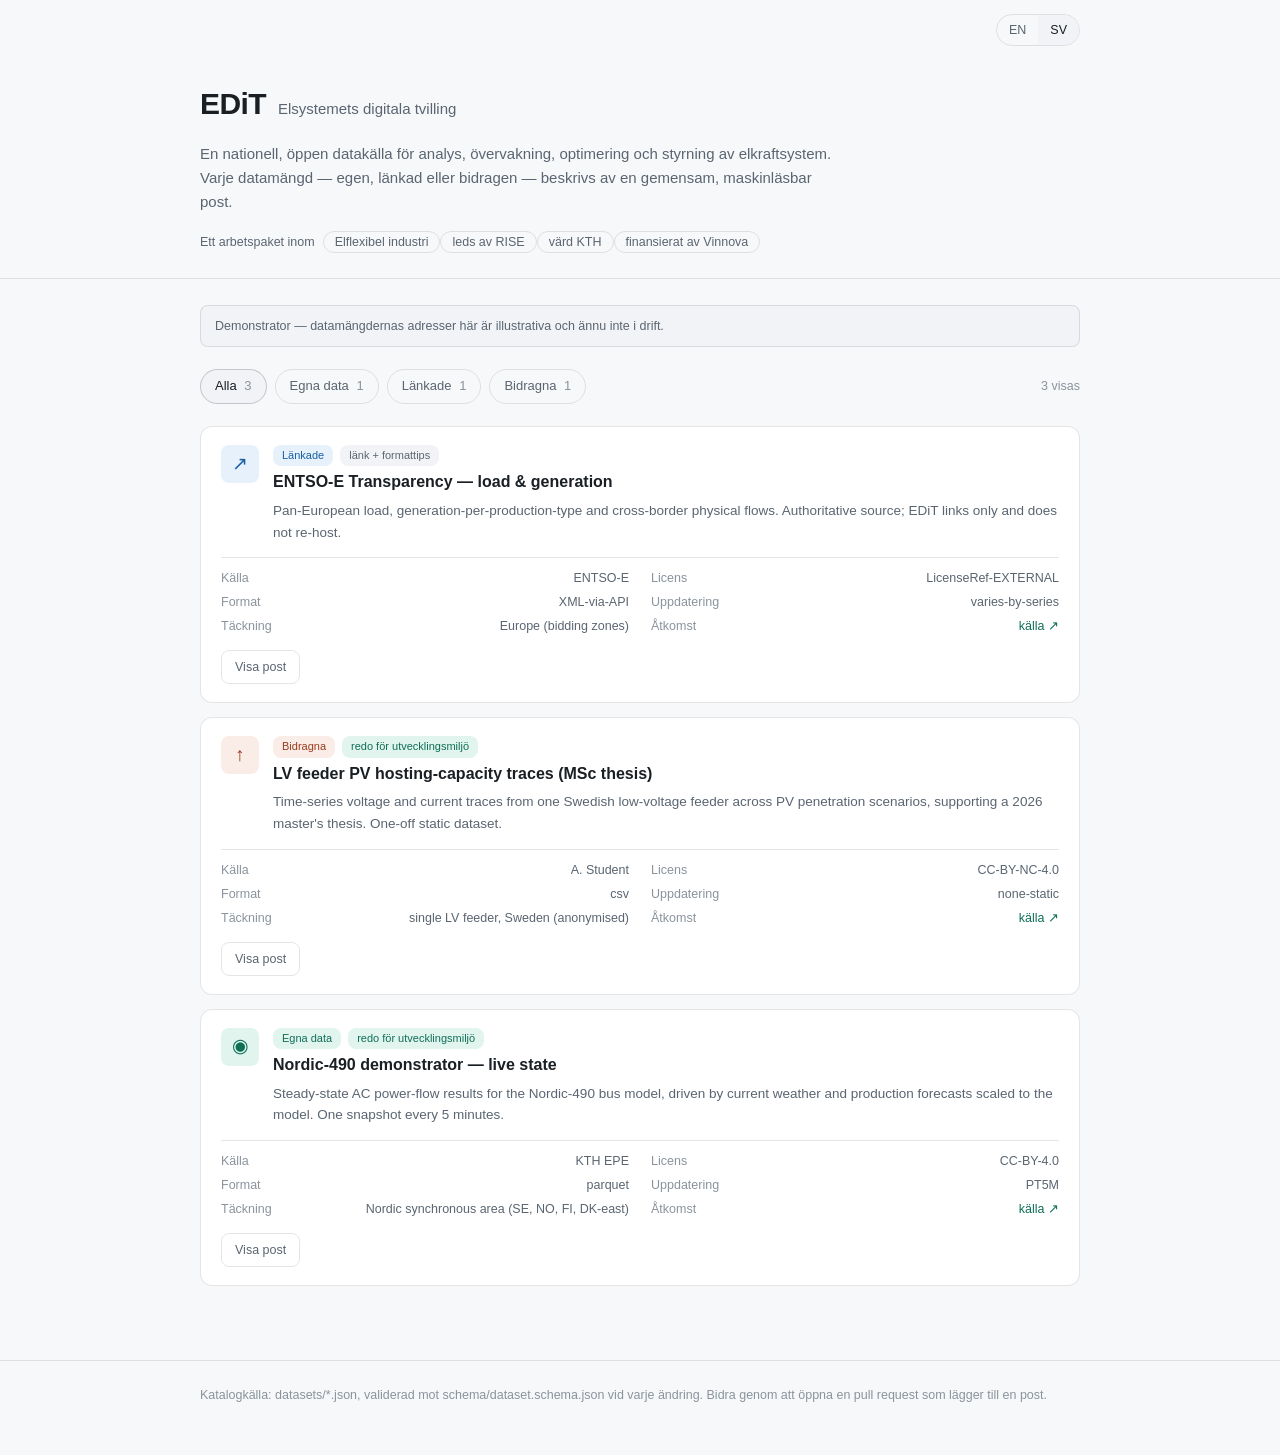
==== sv/index.html @ 31f5b237 "Added README & language support Added README for github page and added language support for catalog " ====
<!DOCTYPE html>
<html lang="sv">
<head>
<meta charset="utf-8">
<meta name="viewport" content="width=device-width, initial-scale=1">
<title>EDiT — datakatalog för elkraftsystem</title>
<link rel="stylesheet" href="../assets/style.css">
</head>
<body>
<div class="wrap topbar">
  <div class="langtoggle">
    <a href="../index.html">EN</a>
    <a href="index.html" aria-current="true">SV</a>
  </div>
</div>
<header class="site"><div class="wrap">
  <div class="brand">
    <h1>EDiT</h1>
    <span class="full">Elsystemets digitala tvilling</span>
  </div>
  <p class="tagline" id="tagline"></p>
  <div class="partners">
    <b id="partnerLead"></b>
    <span id="pills"></span>
  </div>
</div></header>

<main><div class="wrap">
  <div class="demo-note" id="demoNote"></div>
  <div class="controls" id="controls">
    <button class="filter" data-f="all" aria-pressed="true"> <span class="n" id="n-all">·</span></button>
    <button class="filter" data-f="house" aria-pressed="false"> <span class="n" id="n-house">·</span></button>
    <button class="filter" data-f="linked" aria-pressed="false"> <span class="n" id="n-linked">·</span></button>
    <button class="filter" data-f="contributed" aria-pressed="false"> <span class="n" id="n-contributed">·</span></button>
    <span class="count" id="shown"></span>
  </div>
  <div id="cards"></div>
</div></main>

<footer><div class="wrap"><span id="siteFooter"></span></div></footer>

<script>window.EDIT_LANG="sv";window.EDIT_BASE="../";</script>
<script src="../assets/catalog.js"></script>
</body>
</html>
---- assets/style.css ----
:root{
    --bg:#0e1116; --surface:#161b22; --surface2:#1c2230; --line:rgba(255,255,255,0.10);
    --line2:rgba(255,255,255,0.18); --text:#e6edf3; --muted:#9aa7b4; --faint:#6b7682;
    --teal-bg:#11352c; --teal-fg:#5dcaa5; --blue-bg:#10243c; --blue-fg:#85b7eb;
    --coral-bg:#3a1d10; --coral-fg:#f0997b; --accent:#5dcaa5;
    --radius:12px; --radius-sm:8px;
    --mono:ui-monospace,SFMono-Regular,Menlo,Consolas,monospace;
    --sans:-apple-system,BlinkMacSystemFont,"Segoe UI",Roboto,Helvetica,Arial,sans-serif;
  }
  @media (prefers-color-scheme: light){
    :root{ --bg:#f7f8fa; --surface:#fff; --surface2:#f1f3f6; --line:rgba(0,0,0,0.10);
      --line2:rgba(0,0,0,0.18); --text:#1a1f24; --muted:#5a6571; --faint:#8a939c;
      --teal-bg:#e1f5ee; --teal-fg:#0f6e56; --blue-bg:#e6f1fb; --blue-fg:#185fa5;
      --coral-bg:#faece7; --coral-fg:#993c1d; --accent:#0f6e56; }
  }
  *{box-sizing:border-box}
  body{margin:0;background:var(--bg);color:var(--text);font-family:var(--sans);
    line-height:1.6;-webkit-font-smoothing:antialiased;}
  .wrap{max-width:920px;margin:0 auto;padding:0 20px;}
  header.site{border-bottom:1px solid var(--line);padding:34px 0 26px;}
  .brand{display:flex;align-items:baseline;gap:12px;flex-wrap:wrap;}
  .brand h1{font-size:30px;font-weight:600;letter-spacing:-0.02em;margin:0;}
  .brand .full{color:var(--muted);font-size:15px;}
  .tagline{color:var(--muted);font-size:15px;margin:14px 0 0;max-width:640px;}
  .partners{margin-top:18px;font-size:12.5px;color:var(--faint);
    display:flex;gap:8px;flex-wrap:wrap;align-items:center;}
  .partners b{color:var(--muted);font-weight:500;}
  .pill{border:1px solid var(--line);border-radius:999px;padding:3px 11px;color:var(--muted);}
  main{padding:26px 0 60px;}
  .controls{display:flex;gap:8px;flex-wrap:wrap;align-items:center;margin:0 0 22px;}
  .filter{font:inherit;font-size:13px;background:transparent;color:var(--muted);
    border:1px solid var(--line);border-radius:999px;padding:6px 14px;cursor:pointer;
    transition:.12s;}
  .filter:hover{border-color:var(--line2);color:var(--text);}
  .filter[aria-pressed="true"]{background:var(--surface2);border-color:var(--line2);color:var(--text);}
  .filter .n{color:var(--faint);margin-left:4px;}
  .count{margin-left:auto;font-size:12.5px;color:var(--faint);}
  .card{background:var(--surface);border:1px solid var(--line);border-radius:var(--radius);
    padding:18px 20px;margin-bottom:14px;}
  .card-top{display:flex;gap:14px;align-items:flex-start;}
  .ico{width:38px;height:38px;flex:0 0 auto;border-radius:var(--radius-sm);
    display:flex;align-items:center;justify-content:center;font-size:19px;}
  .ico.house{background:var(--teal-bg);color:var(--teal-fg);}
  .ico.linked{background:var(--blue-bg);color:var(--blue-fg);}
  .ico.contributed{background:var(--coral-bg);color:var(--coral-fg);}
  .badges{display:flex;gap:7px;flex-wrap:wrap;margin-bottom:3px;}
  .tag{font-size:11px;padding:2px 9px;border-radius:var(--radius-sm);}
  .tag.house{background:var(--teal-bg);color:var(--teal-fg);}
  .tag.linked{background:var(--blue-bg);color:var(--blue-fg);}
  .tag.contributed{background:var(--coral-bg);color:var(--coral-fg);}
  .tag.ready{background:var(--teal-bg);color:var(--teal-fg);}
  .tag.link{background:var(--surface2);color:var(--muted);}
  .ctitle{font-size:16px;font-weight:600;margin:2px 0 5px;}
  .cdesc{font-size:13.5px;color:var(--muted);margin:0;}
  .meta{margin-top:14px;border-top:1px solid var(--line);padding-top:10px;
    display:grid;grid-template-columns:repeat(2,1fr);gap:4px 22px;}
  .meta div{display:flex;justify-content:space-between;gap:10px;font-size:12.5px;}
  .meta .k{color:var(--faint);} .meta .v{color:var(--muted);text-align:right;
    overflow:hidden;text-overflow:ellipsis;white-space:nowrap;}
  .reveal{margin-top:14px;font:inherit;font-size:12.5px;background:transparent;
    color:var(--muted);border:1px solid var(--line);border-radius:var(--radius-sm);
    padding:6px 13px;cursor:pointer;transition:.12s;}
  .reveal:hover{border-color:var(--line2);color:var(--text);}
  pre.rec{display:none;margin:12px 0 0;background:var(--bg);border:1px solid var(--line);
    border-radius:var(--radius-sm);padding:14px;overflow:auto;font-family:var(--mono);
    font-size:11.5px;line-height:1.55;color:var(--text);}
  pre.rec .key{color:var(--blue-fg);}
  a.src{color:var(--accent);text-decoration:none;}
  a.src:hover{text-decoration:underline;}
  .state{color:var(--muted);font-size:14px;padding:30px 0;}
  footer{border-top:1px solid var(--line);padding:24px 0 50px;color:var(--faint);font-size:12.5px;}
  footer code{font-family:var(--mono);font-size:11.5px;}
  .demo-note{background:var(--surface2);border:1px solid var(--line);border-radius:var(--radius-sm);
    padding:10px 14px;font-size:12.5px;color:var(--muted);margin:0 0 22px;}

/* language toggle */
.langtoggle{display:inline-flex;border:1px solid var(--line);border-radius:999px;overflow:hidden;margin-left:8px;}
.langtoggle a{font-size:12.5px;padding:5px 12px;color:var(--muted);text-decoration:none;transition:.12s;}
.langtoggle a[aria-current="true"]{background:var(--surface2);color:var(--text);}
.langtoggle a:hover{color:var(--text);}
.topbar{display:flex;justify-content:flex-end;padding-top:14px;}
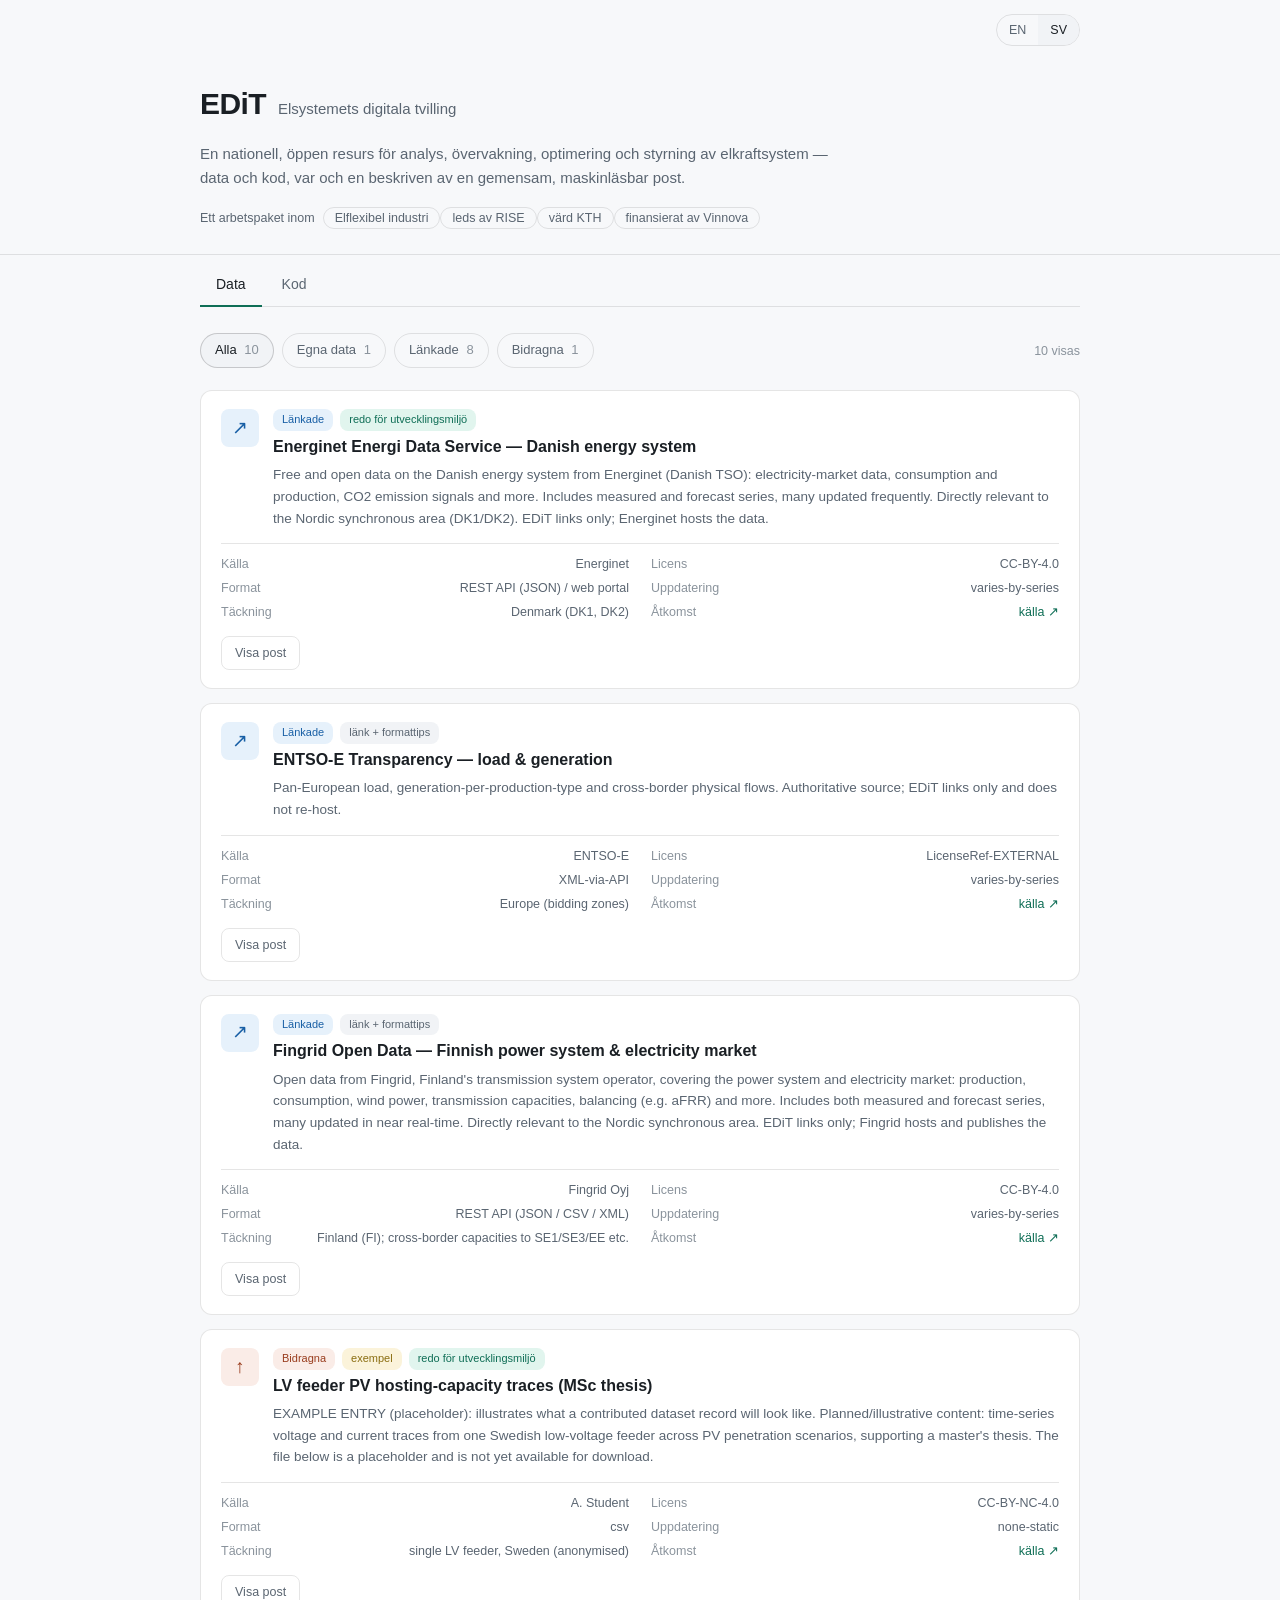
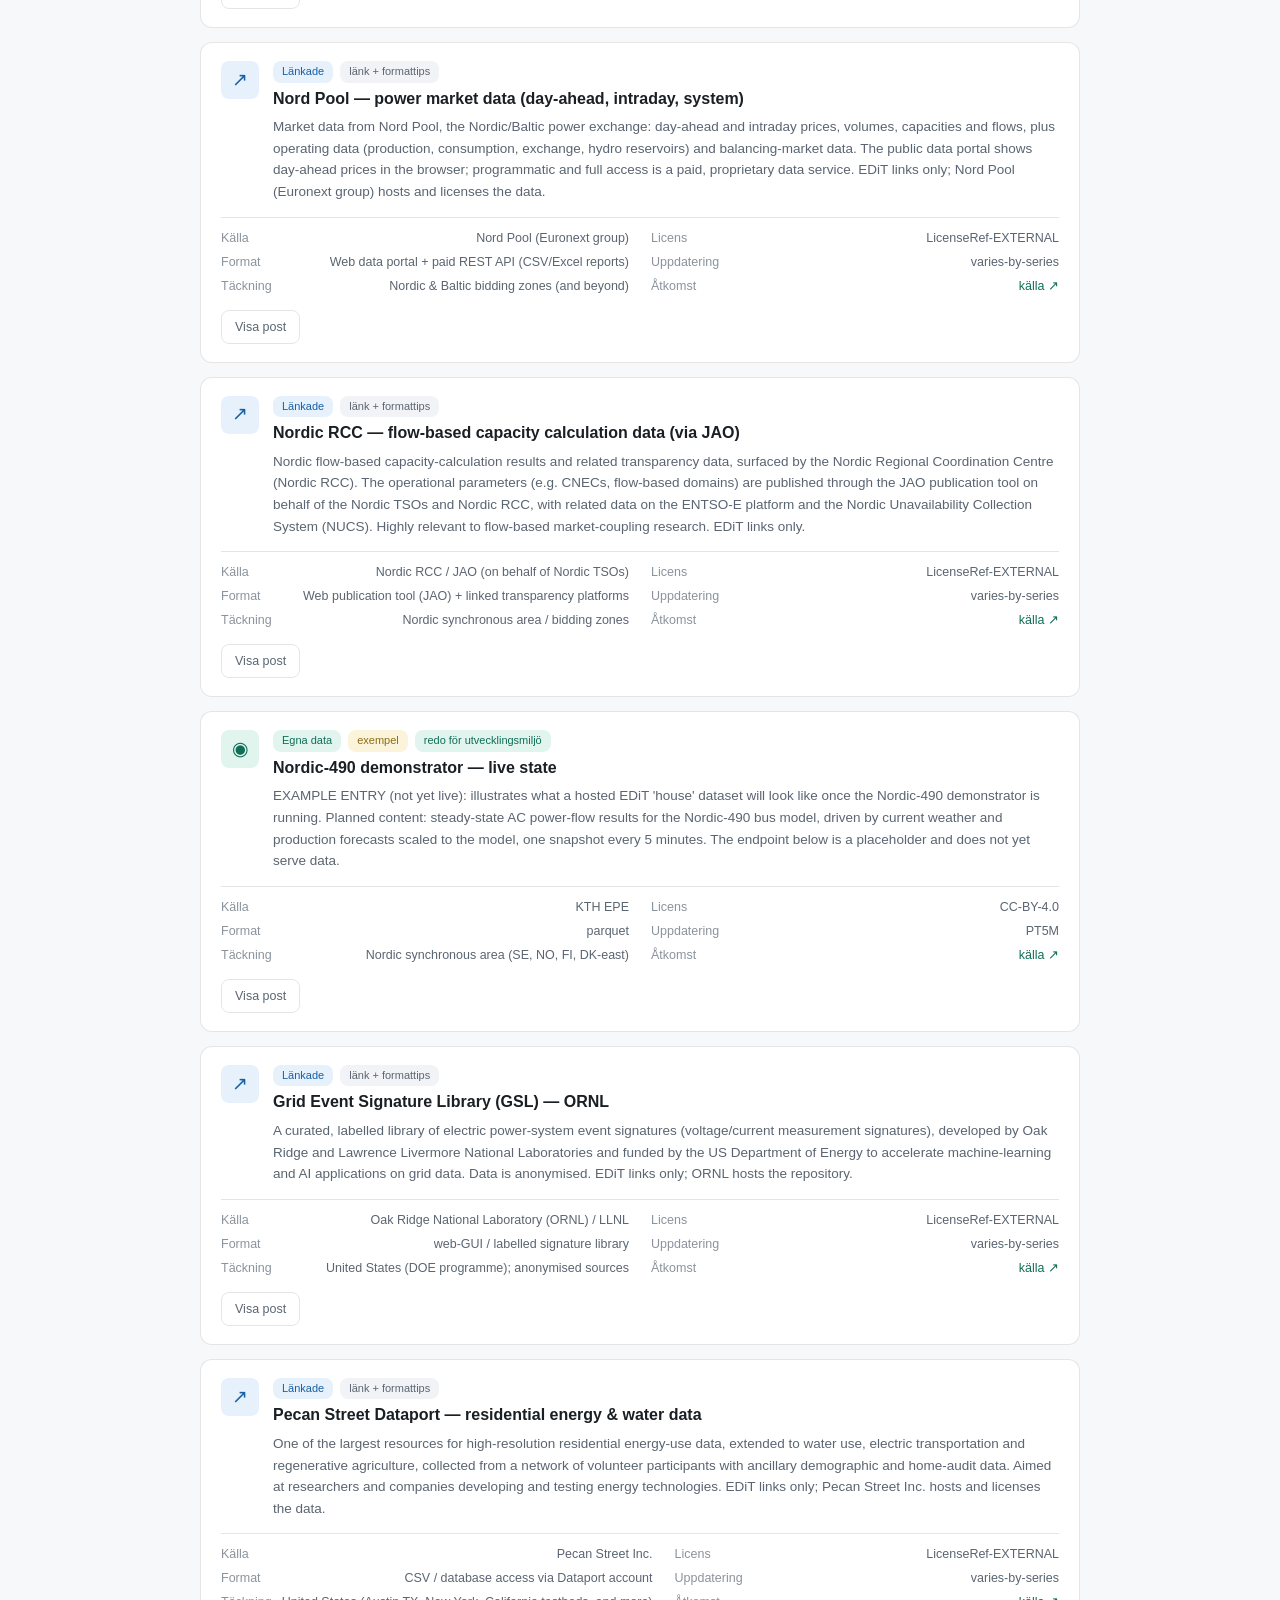
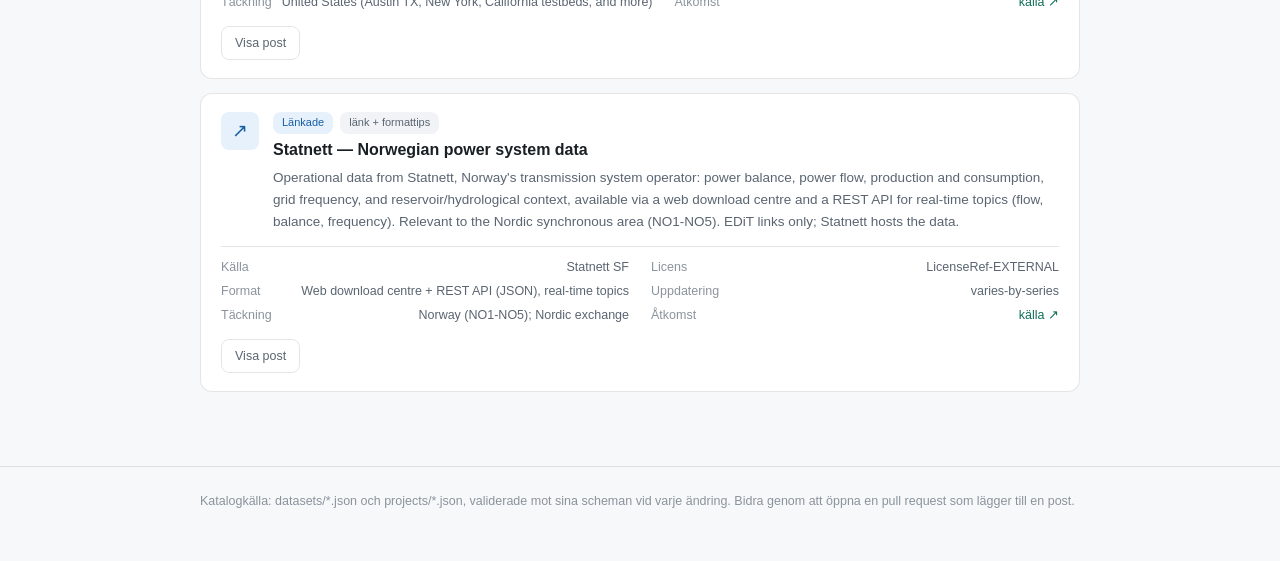
==== commit d8338fd6: "Added Code catalog concept" ====
--- a/sv/index.html
+++ b/sv/index.html
@@ -3,7 +3,7 @@
 <head>
 <meta charset="utf-8">
 <meta name="viewport" content="width=device-width, initial-scale=1">
-<title>EDiT — datakatalog för elkraftsystem</title>
+<title>EDiT — katalog för data och kod</title>
 <link rel="stylesheet" href="../assets/style.css">
 </head>
 <body>
@@ -25,16 +25,22 @@
   </div>
 </div></header>
 
+<div class="wrap">
+  <div class="tabs">
+    <button class="tab" id="tab-data" aria-current="true"></button>
+    <button class="tab" id="tab-code" aria-current="false"></button>
+  </div>
+</div>
+
 <main><div class="wrap">
-  <div class="demo-note" id="demoNote"></div>
-  <div class="controls" id="controls">
-    <button class="filter" data-f="all" aria-pressed="true"> <span class="n" id="n-all">·</span></button>
-    <button class="filter" data-f="house" aria-pressed="false"> <span class="n" id="n-house">·</span></button>
-    <button class="filter" data-f="linked" aria-pressed="false"> <span class="n" id="n-linked">·</span></button>
-    <button class="filter" data-f="contributed" aria-pressed="false"> <span class="n" id="n-contributed">·</span></button>
-    <span class="count" id="shown"></span>
-  </div>
-  <div id="cards"></div>
+  <section id="view-data">
+    <div class="controls" id="controls-data"></div>
+    <div id="cards-data"></div>
+  </section>
+  <section id="view-code" style="display:none">
+    <div class="controls" id="controls-code"></div>
+    <div id="cards-code"></div>
+  </section>
 </div></main>
 
 <footer><div class="wrap"><span id="siteFooter"></span></div></footer>
--- a/assets/style.css
+++ b/assets/style.css
@@ -79,3 +79,27 @@
 .langtoggle a[aria-current="true"]{background:var(--surface2);color:var(--text);}
 .langtoggle a:hover{color:var(--text);}
 .topbar{display:flex;justify-content:flex-end;padding-top:14px;}
+
+/* example / placeholder entries */
+.tag.example{background:#3a2f10;color:#e8c45d;}
+@media (prefers-color-scheme: light){ .tag.example{background:#fbf3da;color:#8a6d10;} }
+
+/* tabs */
+.tabs{display:flex;gap:4px;border-bottom:1px solid var(--line);margin-top:8px;}
+.tab{font:inherit;font-size:14px;background:transparent;color:var(--muted);border:none;
+  border-bottom:2px solid transparent;padding:10px 16px;cursor:pointer;margin-bottom:-1px;transition:.12s;}
+.tab:hover{color:var(--text);}
+.tab[aria-current="true"]{color:var(--text);border-bottom-color:var(--accent);}
+
+/* project icon tint */
+.ico.proj{background:var(--blue-bg);color:var(--blue-fg);}
+
+/* maturity badges */
+.tag.mat-concept{background:var(--surface2);color:var(--muted);}
+.tag.mat-experimental{background:#3a2f10;color:#e8c45d;}
+.tag.mat-beta{background:var(--blue-bg);color:var(--blue-fg);}
+.tag.mat-stable{background:var(--teal-bg);color:var(--teal-fg);}
+.tag.mat-archived{background:var(--surface2);color:var(--faint);}
+@media (prefers-color-scheme: light){
+  .tag.mat-experimental{background:#fbf3da;color:#8a6d10;}
+}
